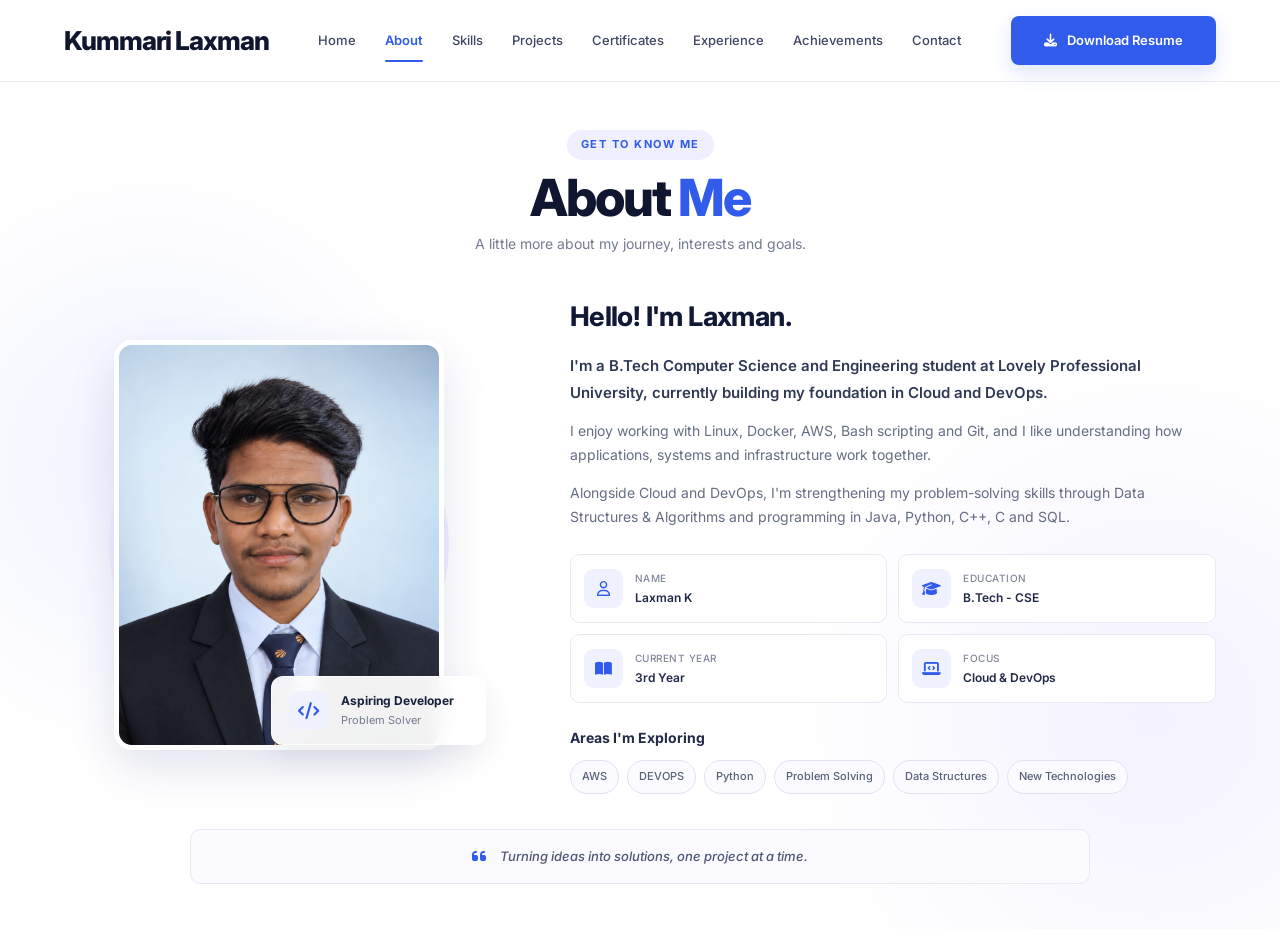
==== about.html @ 6ae02e83 "Add portfolio website" ====
<!DOCTYPE html>
<html lang="en">

<head>

    <meta charset="UTF-8">

    <meta name="viewport"
        content="width=device-width, initial-scale=1.0">

    <meta name="description"
        content="About Laxman K - B.Tech Computer Science student and aspiring software developer.">

    <title>About Me | Laxman K</title>


    <!-- Google Font -->

    <link rel="preconnect"
        href="https://fonts.googleapis.com">

    <link rel="preconnect"
        href="https://fonts.gstatic.com"
        crossorigin>

    <link href="https://fonts.googleapis.com/css2?family=Inter:wght@400;500;600;700;800&display=swap"
        rel="stylesheet">


    <!-- Font Awesome -->

    <link rel="stylesheet"
        href="https://cdnjs.cloudflare.com/ajax/libs/font-awesome/6.5.2/css/all.min.css">


    <!-- Common CSS -->

    <link rel="stylesheet"
        href="css/style.css">


    <!-- About CSS -->

    <link rel="stylesheet"
        href="css/about.css">

</head>


<body>


    <!-- ==================================================
         HEADER
    ================================================== -->

    <header class="site-header">

        <div class="header-container">


            <!-- Logo -->

            <a href="index.html"
                class="site-logo">

                Kummari Laxman

            </a>


            <!-- Navigation -->

            <nav class="desktop-nav"
                aria-label="Main navigation">

                <a href="index.html"
                    class="nav-link">

                    Home

                </a>


                <a href="about.html"
                    class="nav-link active">

                    About

                </a>


                <a href="skills.html"
                    class="nav-link">

                    Skills

                </a>


                <a href="projects.html"
                    class="nav-link">

                    Projects

                </a>


                <a href="certificates.html"
                    class="nav-link">

                    Certificates

                </a>


                <a href="experience.html"
                    class="nav-link">

                    Experience

                </a>


                <a href="achievements.html"
                    class="nav-link">

                    Achievements

                </a>


                <a href="contact.html"
                    class="nav-link">

                    Contact

                </a>

            </nav>


            <!-- Resume -->

            <a href="#"
                class="resume-button">

                <i class="fa-solid fa-download"></i>

                <span>Download Resume</span>

            </a>


            <!-- Mobile Menu -->

            <button class="mobile-menu-button"
                id="mobileMenuButton"
                type="button"
                aria-label="Open navigation menu"
                aria-expanded="false">

                <i class="fa-solid fa-bars"></i>

            </button>

        </div>


        <!-- Mobile Navigation -->

        <nav class="mobile-nav"
            id="mobileNav"
            aria-label="Mobile navigation">

            <a href="index.html">
                Home
            </a>

            <a href="about.html">
                About
            </a>

            <a href="skills.html">
                Skills
            </a>

            <a href="projects.html">
                Projects
            </a>

            <a href="certificates.html">
                Certificates
            </a>

            <a href="experience.html">
                Experience
            </a>

            <a href="achievements.html">
                Achievements
            </a>

            <a href="contact.html">
                Contact
            </a>

        </nav>

    </header>



    <!-- ==================================================
         ABOUT PAGE
    ================================================== -->

    <main>

        <section class="about-page">


            <!-- Page Heading -->

            <div class="about-heading">

                <span class="section-label">
                    GET TO KNOW ME
                </span>

                <h1>
                    About <span>Me</span>
                </h1>

                <p>
                    A little more about my journey,
                    interests and goals.
                </p>

            </div>



            <!-- Main About Content -->

            <div class="about-container">


                <!-- ==================================================
                     LEFT PHOTO
                ================================================== -->

                <div class="about-photo-area">


                    <div class="about-photo-decoration"></div>


                    <div class="about-photo">

                        <img src="assets/profile.png"
                            alt="Laxman K">

                    </div>


                    <div class="about-photo-card">

                        <i class="fa-solid fa-code"></i>

                        <div>

                            <strong>
                                Aspiring Developer
                            </strong>

                            <span>
                                Problem Solver
                            </span>

                        </div>

                    </div>

                </div>



                <!-- ==================================================
                     RIGHT CONTENT
                ================================================== -->

                <div class="about-content">


                    <h2>
                        Hello! I'm Laxman.
                    </h2>


                    <p class="about-intro">

                        I'm a B.Tech Computer Science and Engineering student at Lovely Professional University, currently building my foundation in Cloud and DevOps.
                    </p>


                    <p>

                      I enjoy working with Linux, Docker, AWS, Bash scripting and Git, and I like understanding how applications, systems and infrastructure work together.
                    </p>


                    <p>

                        Alongside Cloud and DevOps, I'm strengthening my problem-solving skills through Data Structures & Algorithms and programming in Java, Python, C++, C and SQL.

                    </p>



                    <!-- ==================================================
                         INFORMATION
                    ================================================== -->

                    <div class="about-info-grid">


                        <!-- Name -->

                        <div class="info-item">

                            <div class="info-icon">

                                <i class="fa-regular fa-user"></i>

                            </div>

                            <div>

                                <span>
                                    Name
                                </span>

                                <strong>
                                    Laxman K
                                </strong>

                            </div>

                        </div>


                        <!-- Education -->

                        <div class="info-item">

                            <div class="info-icon">

                                <i class="fa-solid fa-graduation-cap"></i>

                            </div>

                            <div>

                                <span>
                                    Education
                                </span>

                                <strong>
                                    B.Tech - CSE
                                </strong>

                            </div>

                        </div>


                        <!-- Current Year -->

                        <div class="info-item">

                            <div class="info-icon">

                                <i class="fa-solid fa-book-open"></i>

                            </div>

                            <div>

                                <span>
                                    Current Year
                                </span>

                                <strong>
                                    3rd Year
                                </strong>

                            </div>

                        </div>


                        <!-- Focus -->

                        <div class="info-item">

                            <div class="info-icon">

                                <i class="fa-solid fa-laptop-code"></i>

                            </div>

                            <div>

                                <span>
                                    Focus
                                </span>

                                <strong>
                                    Cloud & DevOps
                                </strong>

                            </div>

                        </div>


                    </div>



                    <!-- ==================================================
                         INTERESTS
                    ================================================== -->

                    <div class="interests">

                        <h3>
                            Areas I'm Exploring
                        </h3>


                        <div class="interest-tags">

                            <span>
                                AWS
                            </span>
                            <span>
                                DEVOPS
                            </span>

                            <span>
                                Python
                            </span>

                            <span>
                                Problem Solving
                            </span>

                            <span>
                                Data Structures
                            </span>

                            <span>
                                New Technologies
                            </span>

                        </div>

                    </div>


                </div>

            </div>



            <!-- ==================================================
                 QUOTE
            ================================================== -->

            <div class="about-quote">

                <i class="fa-solid fa-quote-left"></i>

                <p>
                    Turning ideas into solutions,
                    one project at a time.
                </p>

            </div>


        </section>

    </main>



    <!-- JavaScript -->

    <script src="js/main.js"></script>

</body>

</html>
---- css/style.css ----
/* =====================================================
   GLOBAL RESET
===================================================== */

* {
    margin: 0;
    padding: 0;
    box-sizing: border-box;
}


html {
    scroll-behavior: smooth;
}


body {
    font-family: "Inter", sans-serif;

    background: #ffffff;

    color: #10162f;

    line-height: 1.6;

    -webkit-font-smoothing: antialiased;
}


a {
    text-decoration: none;
    color: inherit;
}


button {
    font-family: inherit;
}


img {
    display: block;
    max-width: 100%;
}


::selection {
    background: #dcd8ff;
    color: #10162f;
}


/* =====================================================
   HEADER
===================================================== */

.site-header {

    position: sticky;

    top: 0;

    z-index: 1000;

    width: 100%;

    height: 82px;

    background: rgba(255, 255, 255, 0.97);

    border-bottom: 1px solid #ececf4;

    backdrop-filter: blur(12px);
}


.header-container {

    width: min(1380px, 90%);

    height: 100%;

    margin: 0 auto;

    display: flex;

    align-items: center;

    gap: 30px;
}


/* =====================================================
   LOGO
===================================================== */

.site-logo {

    flex-shrink: 0;

    font-size: 26px;

    font-weight: 800;

    letter-spacing: -1px;

    color: #10162f;
}


/* =====================================================
   DESKTOP NAVIGATION
===================================================== */

.desktop-nav {

    display: flex;

    align-items: center;

    gap: 29px;

    margin-left: auto;

    margin-right: 20px;
}


.nav-link {

    position: relative;

    padding: 30px 0;

    font-size: 13px;

    font-weight: 500;

    color: #3f4661;

    transition: color 0.25s ease;
}


.nav-link:hover {

    color: #315bea;
}


.nav-link.active {

    color: #315bea;

    font-weight: 600;
}


.nav-link.active::after {

    content: "";

    position: absolute;

    left: 0;

    right: 0;

    bottom: 19px;

    height: 2px;

    border-radius: 10px;

    background: #315bea;
}


/* =====================================================
   RESUME BUTTON
===================================================== */

.resume-button {

    flex-shrink: 0;

    display: inline-flex;

    align-items: center;

    justify-content: center;

    gap: 10px;

    min-width: 205px;

    padding: 14px 22px;

    border-radius: 8px;

    background: #315bea;

    color: #ffffff;

    font-size: 13px;

    font-weight: 600;

    box-shadow:
        0 8px 20px rgba(49, 91, 234, 0.16);

    transition:
        background 0.25s ease,
        transform 0.25s ease,
        box-shadow 0.25s ease;
}


.resume-button:hover {

    background: #2149d2;

    transform: translateY(-2px);

    box-shadow:
        0 12px 25px rgba(49, 91, 234, 0.22);
}


/* =====================================================
   MOBILE MENU
===================================================== */

.mobile-menu-button {

    display: none;

    width: 42px;

    height: 42px;

    border: 0;

    border-radius: 8px;

    background: #f0f2ff;

    color: #315bea;

    font-size: 18px;

    cursor: pointer;
}


.mobile-nav {

    display: none;
}


/* =====================================================
   TABLET HEADER
===================================================== */

@media (max-width: 1150px) {

    .desktop-nav {
        gap: 18px;
    }

    .nav-link {
        font-size: 12px;
    }

    .resume-button {
        min-width: 175px;
    }

}


/* =====================================================
   MOBILE HEADER
===================================================== */

@media (max-width: 900px) {

    .desktop-nav {
        display: none;
    }


    .resume-button {
        margin-left: auto;
    }


    .mobile-menu-button {
        display: block;
    }


    .mobile-nav {

        position: absolute;

        top: 82px;

        left: 0;

        width: 100%;

        padding: 14px 5% 20px;

        background: #ffffff;

        border-bottom: 1px solid #ececf4;

        box-shadow:
            0 15px 30px rgba(30, 35, 80, 0.07);
    }


    .mobile-nav.open {

        display: flex;

        flex-direction: column;

        gap: 3px;
    }


    .mobile-nav a {

        padding: 12px 15px;

        border-radius: 7px;

        color: #3f4661;

        font-size: 14px;

        font-weight: 500;
    }


    .mobile-nav a:hover {

        background: #f3f4ff;

        color: #315bea;
    }

}


/* =====================================================
   SMALL MOBILE HEADER
===================================================== */

@media (max-width: 520px) {

    .header-container {
        width: 90%;
    }


    .site-logo {
        font-size: 21px;
    }


    .resume-button {
        display: none;
    }

}
---- css/about.css ----
/* =====================================================
   ABOUT PAGE
===================================================== */


/* =====================================================
   PAGE
===================================================== */

.about-page {

    position: relative;

    min-height: calc(100vh - 82px);

    padding: 48px 0 45px;

    overflow: hidden;

    background:
        radial-gradient(
            circle at 12% 45%,
            rgba(235, 238, 255, 0.75),
            transparent 25%
        ),
        radial-gradient(
            circle at 90% 75%,
            rgba(240, 237, 255, 0.75),
            transparent 28%
        ),
        #ffffff;
}


/* =====================================================
   HEADING
===================================================== */

.about-heading {

    width: min(1380px, 90%);

    margin: 0 auto 40px;

    text-align: center;
}


.section-label {

    display: inline-block;

    margin-bottom: 9px;

    padding: 6px 14px;

    border-radius: 20px;

    background: #f0efff;

    color: #315bea;

    font-size: 11px;

    font-weight: 700;

    letter-spacing: 1.5px;
}


.about-heading h1 {

    margin-bottom: 8px;

    color: #10162f;

    font-size: clamp(40px, 4vw, 54px);

    line-height: 1.1;

    letter-spacing: -2px;

    font-weight: 800;
}


.about-heading h1 span {

    color: #315bea;
}


.about-heading p {

    color: #737b91;

    font-size: 14px;
}


/* =====================================================
   MAIN CONTAINER
===================================================== */

.about-container {

    width: min(1180px, 90%);

    margin: 0 auto;

    display: grid;

    grid-template-columns:
        0.8fr
        1.2fr;

    align-items: center;

    gap: 75px;
}


/* =====================================================
   PHOTO AREA
===================================================== */

.about-photo-area {

    position: relative;

    min-height: 450px;

    display: flex;

    align-items: center;

    justify-content: center;
}


/* =====================================================
   PHOTO DECORATION
===================================================== */

.about-photo-decoration {

    position: absolute;

    width: 340px;

    height: 340px;

    border-radius: 50%;

    background: #f0efff;

    left: 50%;

    top: 50%;

    transform: translate(-50%, -50%);

    z-index: 1;
}


/* =====================================================
   PHOTO
===================================================== */

.about-photo {

    position: relative;

    z-index: 3;

    width: 330px;

    height: 410px;

    overflow: hidden;

    border-radius: 18px;

    border: 5px solid #ffffff;

    background: #e9edff;

    box-shadow:
        0 18px 45px rgba(38, 49, 120, 0.13);
}


.about-photo img {

    width: 100%;

    height: 100%;

    display: block;

    object-fit: cover;

    object-position: center top;
}


/* =====================================================
   PHOTO CARD
===================================================== */

.about-photo-card {

    position: absolute;

    z-index: 5;

    right: 2%;

    bottom: 25px;

    min-width: 215px;

    display: flex;

    align-items: center;

    gap: 13px;

    padding: 14px 17px;

    border: 1px solid rgba(255, 255, 255, 0.8);

    border-radius: 12px;

    background: rgba(255, 255, 255, 0.94);

    box-shadow:
        0 12px 30px rgba(35, 40, 90, 0.09);

    backdrop-filter: blur(10px);
}


.about-photo-card > i {

    width: 39px;

    height: 39px;

    flex-shrink: 0;

    display: flex;

    align-items: center;

    justify-content: center;

    border-radius: 10px;

    background: #eff1ff;

    color: #315bea;

    font-size: 17px;
}


.about-photo-card div {

    display: flex;

    flex-direction: column;

    gap: 2px;
}


.about-photo-card strong {

    color: #18203d;

    font-size: 12px;

    font-weight: 700;
}


.about-photo-card span {

    color: #737b91;

    font-size: 11px;
}


/* =====================================================
   CONTENT
===================================================== */

.about-content {

    position: relative;

    z-index: 3;
}


.about-content h2 {

    margin-bottom: 15px;

    color: #111936;

    font-size: 27px;

    font-weight: 750;

    letter-spacing: -0.6px;
}


.about-content > p {

    max-width: 650px;

    margin-bottom: 13px;

    color: #656d84;

    font-size: 14px;

    line-height: 1.75;
}


.about-content .about-intro {

    color: #303954;

    font-weight: 600;

    font-size: 15px;
}


/* =====================================================
   INFORMATION GRID
===================================================== */

.about-info-grid {

    margin-top: 24px;

    display: grid;

    grid-template-columns:
        repeat(2, 1fr);

    gap: 11px;
}


.info-item {

    min-height: 69px;

    display: flex;

    align-items: center;

    gap: 12px;

    padding: 11px 13px;

    border: 1px solid #e9e9f1;

    border-radius: 10px;

    background: #ffffff;

    transition:
        border-color 0.25s ease,
        transform 0.25s ease,
        box-shadow 0.25s ease;
}


.info-item:hover {

    border-color: #cbd2ff;

    transform: translateY(-2px);

    box-shadow:
        0 8px 20px rgba(35, 40, 90, 0.05);
}


.info-icon {

    width: 39px;

    height: 39px;

    flex-shrink: 0;

    display: flex;

    align-items: center;

    justify-content: center;

    border-radius: 9px;

    background: #f0f1ff;

    color: #315bea;

    font-size: 15px;
}


.info-item div:last-child {

    display: flex;

    flex-direction: column;

    gap: 2px;

    min-width: 0;
}


.info-item span {

    color: #81879a;

    font-size: 10px;

    font-weight: 500;

    text-transform: uppercase;

    letter-spacing: 0.5px;
}


.info-item strong {

    color: #202945;

    font-size: 12px;

    font-weight: 600;
}


/* =====================================================
   INTERESTS
===================================================== */

.interests {

    margin-top: 24px;
}


.interests h3 {

    margin-bottom: 11px;

    color: #202945;

    font-size: 14px;

    font-weight: 700;
}


.interest-tags {

    display: flex;

    flex-wrap: wrap;

    gap: 8px;
}


.interest-tags span {

    padding: 7px 11px;

    border: 1px solid #e0e2f0;

    border-radius: 20px;

    background: #fafaff;

    color: #59617a;

    font-size: 11px;

    font-weight: 500;

    transition:
        background 0.25s ease,
        color 0.25s ease,
        border-color 0.25s ease;
}


.interest-tags span:hover {

    background: #f0efff;

    color: #315bea;

    border-color: #cdd3ff;
}


/* =====================================================
   QUOTE
===================================================== */

.about-quote {

    width: min(900px, 90%);

    margin: 35px auto 0;

    padding: 16px 25px;

    display: flex;

    align-items: center;

    justify-content: center;

    gap: 13px;

    border: 1px solid #e8e7f4;

    border-radius: 10px;

    background: #fafaff;

    color: #4c5572;

    text-align: center;
}


.about-quote i {

    color: #315bea;

    font-size: 16px;
}


.about-quote p {

    font-size: 13px;

    font-weight: 500;

    font-style: italic;
}


/* =====================================================
   LARGE DESKTOP
===================================================== */

@media (min-width: 1400px) {

    .about-page {

        padding-top: 55px;
    }


    .about-heading {

        margin-bottom: 45px;
    }


    .about-container {

        gap: 90px;
    }


    .about-photo {

        width: 350px;

        height: 425px;
    }

}


/* =====================================================
   TABLET
===================================================== */

@media (max-width: 1050px) {

    .about-container {

        gap: 45px;
    }


    .about-photo {

        width: 290px;

        height: 370px;
    }


    .about-photo-decoration {

        width: 310px;

        height: 310px;
    }


    .about-photo-card {

        right: -5%;

        min-width: 190px;
    }


    .about-content h2 {

        font-size: 24px;
    }


    .about-content > p {

        font-size: 13px;
    }

}


/* =====================================================
   TABLET / MOBILE
===================================================== */

@media (max-width: 800px) {

    .about-page {

        min-height: auto;

        padding: 45px 0;
    }


    .about-heading {

        margin-bottom: 35px;
    }


    .about-container {

        grid-template-columns: 1fr;

        gap: 45px;

        text-align: center;
    }


    .about-photo-area {

        min-height: 420px;
    }


    .about-content {

        text-align: left;
    }


    .about-content > p {

        max-width: none;
    }


    .about-info-grid {

        grid-template-columns:
            repeat(2, 1fr);
    }


    .about-quote {

        margin-top: 35px;
    }

}


/* =====================================================
   MOBILE
===================================================== */

@media (max-width: 550px) {

    .about-page {

        padding-top: 38px;
    }


    .about-heading h1 {

        font-size: 39px;

        letter-spacing: -1.5px;
    }


    .about-heading p {

        font-size: 13px;
    }


    .about-photo-area {

        min-height: 370px;
    }


    .about-photo {

        width: 270px;

        height: 335px;

        border-radius: 16px;
    }


    .about-photo-decoration {

        width: 290px;

        height: 290px;
    }


    .about-photo-card {

        right: 0;

        bottom: 10px;

        min-width: auto;

        padding: 11px 13px;
    }


    .about-photo-card > i {

        width: 34px;

        height: 34px;
    }


    .about-photo-card strong {

        font-size: 11px;
    }


    .about-content h2 {

        font-size: 22px;
    }


    .about-content > p {

        font-size: 13px;

        line-height: 1.7;
    }


    .about-info-grid {

        grid-template-columns: 1fr;
    }


    .info-item {

        min-height: 65px;
    }


    .interest-tags {

        gap: 7px;
    }


    .about-quote {

        padding: 15px;

        flex-direction: column;

        gap: 7px;
    }

}
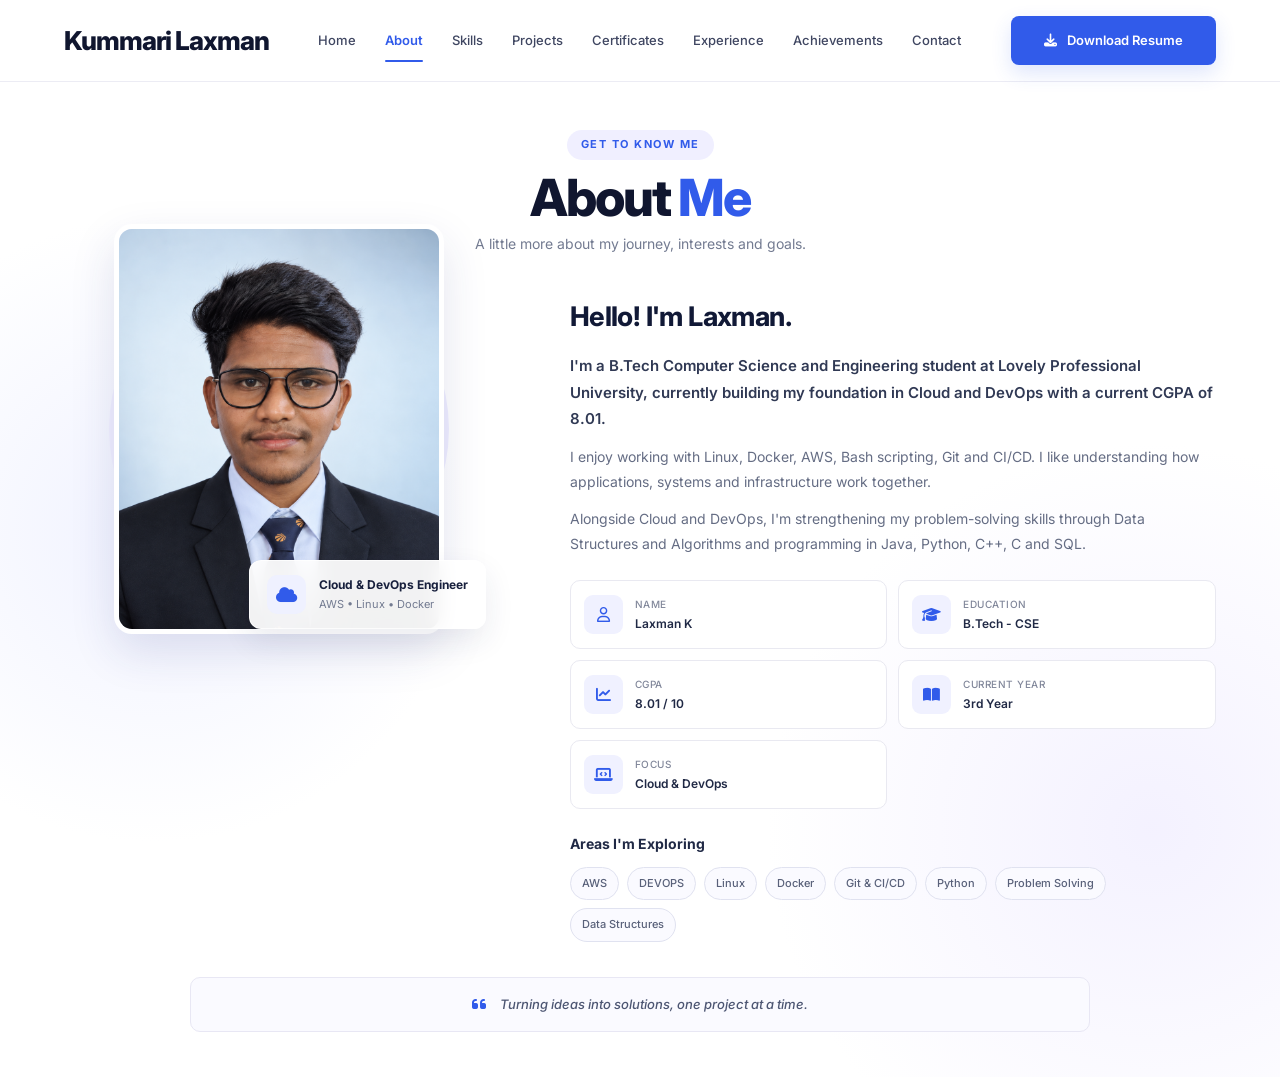
==== commit 355bc967: "changes made in about page" ====
--- a/about.html
+++ b/about.html
@@ -9,7 +9,7 @@
         content="width=device-width, initial-scale=1.0">
 
     <meta name="description"
-        content="About Laxman K - B.Tech Computer Science student and aspiring software developer.">
+        content="About Laxman K - B.Tech Computer Science student focused on Cloud and DevOps engineering.">
 
     <title>About Me | Laxman K</title>
 
@@ -73,6 +73,7 @@
 
             <nav class="desktop-nav"
                 aria-label="Main navigation">
+
 
                 <a href="index.html"
                     class="nav-link">
@@ -164,6 +165,7 @@
 
             </button>
 
+
         </div>
 
 
@@ -173,39 +175,65 @@
             id="mobileNav"
             aria-label="Mobile navigation">
 
+
             <a href="index.html">
+
                 Home
-            </a>
+
+            </a>
+
 
             <a href="about.html">
+
                 About
-            </a>
+
+            </a>
+
 
             <a href="skills.html">
+
                 Skills
-            </a>
+
+            </a>
+
 
             <a href="projects.html">
+
                 Projects
-            </a>
+
+            </a>
+
 
             <a href="certificates.html">
+
                 Certificates
-            </a>
+
+            </a>
+
 
             <a href="experience.html">
+
                 Experience
-            </a>
+
+            </a>
+
 
             <a href="achievements.html">
+
                 Achievements
-            </a>
+
+            </a>
+
 
             <a href="contact.html">
+
                 Contact
-            </a>
+
+            </a>
+
 
         </nav>
+
 
     </header>
 
@@ -225,16 +253,24 @@
             <div class="about-heading">
 
                 <span class="section-label">
+
                     GET TO KNOW ME
+
                 </span>
 
+
                 <h1>
+
                     About <span>Me</span>
+
                 </h1>
 
+
                 <p>
+
                     A little more about my journey,
                     interests and goals.
+
                 </p>
 
             </div>
@@ -266,21 +302,28 @@
 
                     <div class="about-photo-card">
 
-                        <i class="fa-solid fa-code"></i>
+                        <i class="fa-solid fa-cloud"></i>
+
 
                         <div>
 
                             <strong>
-                                Aspiring Developer
+
+                                Cloud & DevOps Engineer
+
                             </strong>
 
-                            <span>
-                                Problem Solver
+
+                            <span>
+
+                                AWS • Linux • Docker
+
                             </span>
 
                         </div>
 
                     </div>
+
 
                 </div>
 
@@ -294,25 +337,38 @@
 
 
                     <h2>
+
                         Hello! I'm Laxman.
+
                     </h2>
 
 
                     <p class="about-intro">
 
-                        I'm a B.Tech Computer Science and Engineering student at Lovely Professional University, currently building my foundation in Cloud and DevOps.
+                        I'm a B.Tech Computer Science and Engineering
+                        student at Lovely Professional University,
+                        currently building my foundation in Cloud and
+                        DevOps with a current CGPA of 8.01.
+
                     </p>
 
 
                     <p>
 
-                      I enjoy working with Linux, Docker, AWS, Bash scripting and Git, and I like understanding how applications, systems and infrastructure work together.
+                        I enjoy working with Linux, Docker, AWS,
+                        Bash scripting, Git and CI/CD. I like
+                        understanding how applications, systems and
+                        infrastructure work together.
+
                     </p>
 
 
                     <p>
 
-                        Alongside Cloud and DevOps, I'm strengthening my problem-solving skills through Data Structures & Algorithms and programming in Java, Python, C++, C and SQL.
+                        Alongside Cloud and DevOps, I'm strengthening
+                        my problem-solving skills through Data Structures
+                        and Algorithms and programming in Java, Python,
+                        C++, C and SQL.
 
                     </p>
 
@@ -335,14 +391,20 @@
 
                             </div>
 
+
                             <div>
 
                                 <span>
+
                                     Name
+
                                 </span>
 
+
                                 <strong>
+
                                     Laxman K
+
                                 </strong>
 
                             </div>
@@ -350,6 +412,7 @@
                         </div>
 
 
+
                         <!-- Education -->
 
                         <div class="info-item">
@@ -360,14 +423,20 @@
 
                             </div>
 
+
                             <div>
 
                                 <span>
+
                                     Education
+
                                 </span>
 
+
                                 <strong>
+
                                     B.Tech - CSE
+
                                 </strong>
 
                             </div>
@@ -375,6 +444,39 @@
                         </div>
 
 
+
+                        <!-- CGPA -->
+
+                        <div class="info-item">
+
+                            <div class="info-icon">
+
+                                <i class="fa-solid fa-chart-line"></i>
+
+                            </div>
+
+
+                            <div>
+
+                                <span>
+
+                                    CGPA
+
+                                </span>
+
+
+                                <strong>
+
+                                    8.01 / 10
+
+                                </strong>
+
+                            </div>
+
+                        </div>
+
+
+
                         <!-- Current Year -->
 
                         <div class="info-item">
@@ -385,14 +487,20 @@
 
                             </div>
 
+
                             <div>
 
                                 <span>
+
                                     Current Year
+
                                 </span>
 
+
                                 <strong>
+
                                     3rd Year
+
                                 </strong>
 
                             </div>
@@ -400,6 +508,7 @@
                         </div>
 
 
+
                         <!-- Focus -->
 
                         <div class="info-item">
@@ -410,14 +519,20 @@
 
                             </div>
 
+
                             <div>
 
                                 <span>
+
                                     Focus
+
                                 </span>
 
+
                                 <strong>
+
                                     Cloud & DevOps
+
                                 </strong>
 
                             </div>
@@ -435,42 +550,82 @@
 
                     <div class="interests">
 
+
                         <h3>
+
                             Areas I'm Exploring
+
                         </h3>
 
 
+
                         <div class="interest-tags">
 
-                            <span>
+
+                            <span>
+
                                 AWS
-                            </span>
-                            <span>
+
+                            </span>
+
+
+                            <span>
+
                                 DEVOPS
-                            </span>
-
-                            <span>
+
+                            </span>
+
+
+                            <span>
+
+                                Linux
+
+                            </span>
+
+
+                            <span>
+
+                                Docker
+
+                            </span>
+
+
+                            <span>
+
+                                Git & CI/CD
+
+                            </span>
+
+
+                            <span>
+
                                 Python
-                            </span>
-
-                            <span>
+
+                            </span>
+
+
+                            <span>
+
                                 Problem Solving
-                            </span>
-
-                            <span>
+
+                            </span>
+
+
+                            <span>
+
                                 Data Structures
-                            </span>
-
-                            <span>
-                                New Technologies
-                            </span>
+
+                            </span>
+
 
                         </div>
 
+
                     </div>
 
 
                 </div>
+
 
             </div>
 
@@ -484,9 +639,12 @@
 
                 <i class="fa-solid fa-quote-left"></i>
 
+
                 <p>
+
                     Turning ideas into solutions,
                     one project at a time.
+
                 </p>
 
             </div>
@@ -502,6 +660,7 @@
 
     <script src="js/main.js"></script>
 
+
 </body>
 
 </html>
--- a/css/style.css
+++ b/css/style.css
@@ -281,23 +281,97 @@
 
 
 /* =====================================================
+   MOBILE MENU
+===================================================== */
+
+.mobile-menu-button {
+
+    display: none;
+
+    width: 42px;
+
+    height: 42px;
+
+    border: 0;
+
+    border-radius: 8px;
+
+    background: #f0f2ff;
+
+    color: #315bea;
+
+    font-size: 18px;
+
+    cursor: pointer;
+
+}
+
+
+.mobile-nav {
+
+    display: none;
+}
+
+
+/* =====================================================
+   TABLET HEADER
+===================================================== */
+
+@media (max-width: 1150px) {
+
+    .desktop-nav {
+
+        gap: 18px;
+
+    }
+
+    .nav-link {
+
+        font-size: 12px;
+
+    }
+
+    .resume-button {
+
+        min-width: 175px;
+
+    }
+
+}
+
+
+/* =====================================================
    MOBILE HEADER
 ===================================================== */
 
 @media (max-width: 900px) {
 
     .desktop-nav {
+
         display: none;
+
     }
 
 
     .resume-button {
+
         margin-left: auto;
+
     }
 
 
     .mobile-menu-button {
-        display: block;
+
+        display: flex;
+
+        align-items: center;
+
+        justify-content: center;
+
+        margin-left: 12px;
+
+        position: static;
+
     }
 
 
@@ -319,6 +393,7 @@
 
         box-shadow:
             0 15px 30px rgba(30, 35, 80, 0.07);
+
     }
 
 
@@ -329,6 +404,7 @@
         flex-direction: column;
 
         gap: 3px;
+
     }
 
 
@@ -343,6 +419,7 @@
         font-size: 14px;
 
         font-weight: 500;
+
     }
 
 
@@ -351,6 +428,7 @@
         background: #f3f4ff;
 
         color: #315bea;
+
     }
 
 }
--- a/css/about.css
+++ b/css/about.css
@@ -135,6 +135,18 @@
     align-items: center;
 
     justify-content: center;
+
+}
+
+
+@media (min-width: 901px) {
+
+    .about-photo-area {
+
+        transform: translateY(-190px);
+
+    }
+
 }
 
 
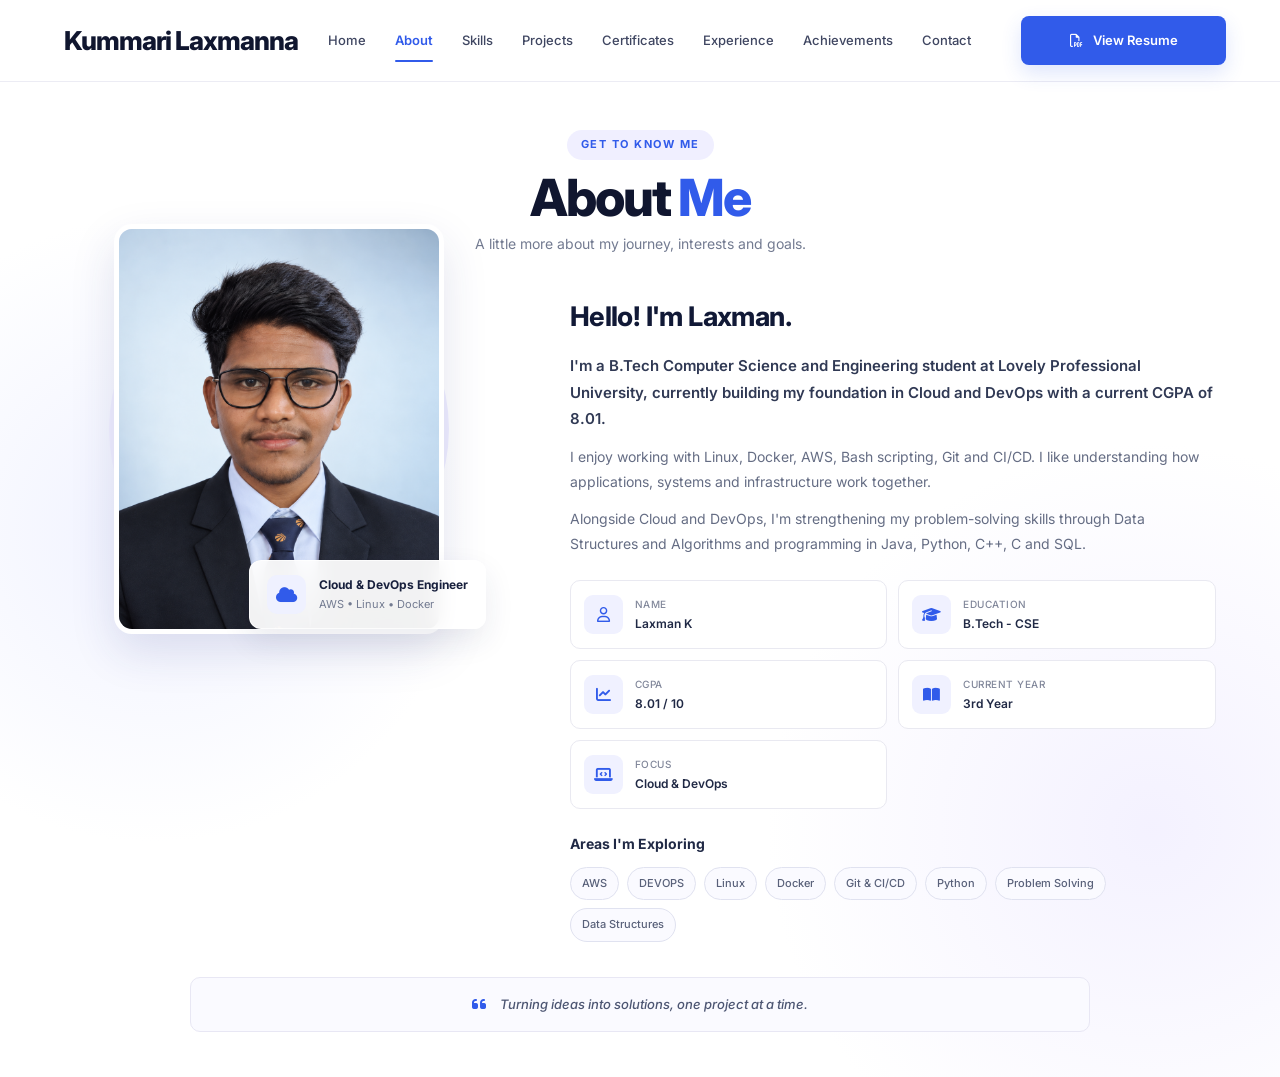
==== commit 3f5cf575: "mobile media related changes" ====
--- a/about.html
+++ b/about.html
@@ -11,7 +11,7 @@
     <meta name="description"
         content="About Laxman K - B.Tech Computer Science student focused on Cloud and DevOps engineering.">
 
-    <title>About Me | Laxman K</title>
+    <title>About Me | Laxman</title>
 
 
     <!-- Google Font -->
@@ -64,17 +64,16 @@
             <a href="index.html"
                 class="site-logo">
 
-                Kummari Laxman
-
-            </a>
-
-
-            <!-- Navigation -->
+                Kummari Laxmanna
+
+            </a>
+
+
+            <!-- Desktop Navigation -->
 
             <nav class="desktop-nav"
                 aria-label="Main navigation">
 
-
                 <a href="index.html"
                     class="nav-link">
 
@@ -141,19 +140,21 @@
             </nav>
 
 
-            <!-- Resume -->
-
-            <a href="#"
-                class="resume-button">
-
-                <i class="fa-solid fa-download"></i>
-
-                <span>Download Resume</span>
-
-            </a>
-
-
-            <!-- Mobile Menu -->
+            <!-- Desktop Resume Button -->
+
+            <a href="assets/resume.pdf"
+                class="resume-button"
+                target="_blank"
+                rel="noopener noreferrer">
+
+                <i class="fa-regular fa-file-pdf"></i>
+
+                <span>View Resume</span>
+
+            </a>
+
+
+            <!-- Mobile Menu Button -->
 
             <button class="mobile-menu-button"
                 id="mobileMenuButton"
@@ -232,8 +233,32 @@
             </a>
 
 
+            <!-- Mobile Resume Options -->
+
+            <a href="assets/resume.pdf"
+                class="mobile-resume-button"
+                target="_blank"
+                rel="noopener noreferrer">
+
+                <i class="fa-regular fa-file-pdf"></i>
+
+                <span>View Resume</span>
+
+            </a>
+
+
+            <a href="assets/resume.pdf"
+                class="mobile-resume-button"
+                download>
+
+                <i class="fa-solid fa-download"></i>
+
+                <span>Download Resume</span>
+
+            </a>
+
+
         </nav>
-
 
     </header>
 
@@ -288,7 +313,6 @@
 
                 <div class="about-photo-area">
 
-
                     <div class="about-photo-decoration"></div>
 
 
@@ -299,6 +323,8 @@
 
                     </div>
 
+
+                    <!-- Profile Information Card -->
 
                     <div class="about-photo-card">
 
@@ -561,7 +587,6 @@
 
                         <div class="interest-tags">
 
-
                             <span>
 
                                 AWS
@@ -616,7 +641,6 @@
                                 Data Structures
 
                             </span>
-
 
                         </div>
 
@@ -647,6 +671,7 @@
 
                 </p>
 
+
             </div>
 
 
--- a/css/style.css
+++ b/css/style.css
@@ -8,42 +8,32 @@
     box-sizing: border-box;
 }
 
-
 html {
     scroll-behavior: smooth;
 }
 
-
 body {
     font-family: "Inter", sans-serif;
-
     background: #ffffff;
-
     color: #10162f;
-
     line-height: 1.6;
-
     -webkit-font-smoothing: antialiased;
 }
-
 
 a {
     text-decoration: none;
     color: inherit;
 }
 
-
 button {
     font-family: inherit;
 }
-
 
 img {
     display: block;
     max-width: 100%;
 }
 
-
 ::selection {
     background: #dcd8ff;
     color: #10162f;
@@ -55,37 +45,22 @@
 ===================================================== */
 
 .site-header {
-
     position: sticky;
-
     top: 0;
-
     z-index: 1000;
-
     width: 100%;
-
     height: 82px;
-
     background: rgba(255, 255, 255, 0.97);
-
     border-bottom: 1px solid #ececf4;
-
     backdrop-filter: blur(12px);
 }
 
-
 .header-container {
-
     width: min(1380px, 90%);
-
     height: 100%;
-
     margin: 0 auto;
-
     display: flex;
-
     align-items: center;
-
     gap: 30px;
 }
 
@@ -95,15 +70,10 @@
 ===================================================== */
 
 .site-logo {
-
     flex-shrink: 0;
-
     font-size: 26px;
-
     font-weight: 800;
-
     letter-spacing: -1px;
-
     color: #10162f;
 }
 
@@ -113,148 +83,91 @@
 ===================================================== */
 
 .desktop-nav {
-
     display: flex;
-
     align-items: center;
-
     gap: 29px;
-
     margin-left: auto;
-
     margin-right: 20px;
 }
 
-
 .nav-link {
-
     position: relative;
-
     padding: 30px 0;
-
     font-size: 13px;
-
     font-weight: 500;
-
     color: #3f4661;
-
     transition: color 0.25s ease;
 }
 
-
 .nav-link:hover {
-
     color: #315bea;
 }
 
-
 .nav-link.active {
-
     color: #315bea;
-
     font-weight: 600;
 }
 
-
 .nav-link.active::after {
-
     content: "";
-
     position: absolute;
-
     left: 0;
-
     right: 0;
-
     bottom: 19px;
-
     height: 2px;
-
     border-radius: 10px;
-
     background: #315bea;
 }
 
 
 /* =====================================================
-   RESUME BUTTON
+   DESKTOP RESUME BUTTON
 ===================================================== */
 
 .resume-button {
-
     flex-shrink: 0;
-
     display: inline-flex;
-
     align-items: center;
-
     justify-content: center;
-
     gap: 10px;
-
     min-width: 205px;
-
     padding: 14px 22px;
-
     border-radius: 8px;
-
     background: #315bea;
-
     color: #ffffff;
-
     font-size: 13px;
-
     font-weight: 600;
-
-    box-shadow:
-        0 8px 20px rgba(49, 91, 234, 0.16);
-
+    box-shadow: 0 8px 20px rgba(49, 91, 234, 0.16);
     transition:
         background 0.25s ease,
         transform 0.25s ease,
         box-shadow 0.25s ease;
 }
 
-
 .resume-button:hover {
-
     background: #2149d2;
-
     transform: translateY(-2px);
-
-    box-shadow:
-        0 12px 25px rgba(49, 91, 234, 0.22);
-}
-
-
-/* =====================================================
-   MOBILE MENU
+    box-shadow: 0 12px 25px rgba(49, 91, 234, 0.22);
+}
+
+
+/* =====================================================
+   MOBILE MENU BUTTON
 ===================================================== */
 
 .mobile-menu-button {
-
     display: none;
-
     width: 42px;
-
     height: 42px;
-
     border: 0;
-
     border-radius: 8px;
-
     background: #f0f2ff;
-
     color: #315bea;
-
     font-size: 18px;
-
     cursor: pointer;
 }
 
-
 .mobile-nav {
-
     display: none;
 }
 
@@ -281,154 +194,84 @@
 
 
 /* =====================================================
-   MOBILE MENU
-===================================================== */
-
-.mobile-menu-button {
-
-    display: none;
-
-    width: 42px;
-
-    height: 42px;
-
-    border: 0;
-
-    border-radius: 8px;
-
-    background: #f0f2ff;
-
-    color: #315bea;
-
-    font-size: 18px;
-
-    cursor: pointer;
-
-}
-
-
-.mobile-nav {
-
-    display: none;
-}
-
-
-/* =====================================================
-   TABLET HEADER
-===================================================== */
-
-@media (max-width: 1150px) {
+   MOBILE HEADER
+===================================================== */
+
+@media (max-width: 900px) {
+
+    .header-container {
+        justify-content: space-between;
+    }
 
     .desktop-nav {
-
-        gap: 18px;
-
-    }
-
-    .nav-link {
-
-        font-size: 12px;
-
+        display: none;
     }
 
     .resume-button {
-
-        min-width: 175px;
-
-    }
-
-}
-
-
-/* =====================================================
-   MOBILE HEADER
-===================================================== */
-
-@media (max-width: 900px) {
-
-    .desktop-nav {
-
         display: none;
-
-    }
-
-
-    .resume-button {
-
+    }
+
+    .mobile-menu-button {
+        display: flex;
+        align-items: center;
+        justify-content: center;
         margin-left: auto;
-
-    }
-
-
-    .mobile-menu-button {
-
+        position: static;
+    }
+
+    .mobile-nav {
+        position: absolute;
+        top: 82px;
+        left: 0;
+        width: 100%;
+        padding: 14px 5% 20px;
+        background: #ffffff;
+        border-bottom: 1px solid #ececf4;
+        box-shadow: 0 15px 30px rgba(30, 35, 80, 0.07);
+    }
+
+    .mobile-nav.open {
         display: flex;
-
+        flex-direction: column;
+        gap: 3px;
+    }
+
+    .mobile-nav a {
+        padding: 12px 15px;
+        border-radius: 7px;
+        color: #3f4661;
+        font-size: 14px;
+        font-weight: 500;
+    }
+
+    .mobile-nav a:hover {
+        background: #f3f4ff;
+        color: #315bea;
+    }
+
+
+    /* =================================================
+       MOBILE RESUME BUTTONS
+    ================================================= */
+
+    .mobile-resume-button {
+        display: flex;
         align-items: center;
-
         justify-content: center;
-
-        margin-left: 12px;
-
-        position: static;
-
-    }
-
-
-    .mobile-nav {
-
-        position: absolute;
-
-        top: 82px;
-
-        left: 0;
-
-        width: 100%;
-
-        padding: 14px 5% 20px;
-
-        background: #ffffff;
-
-        border-bottom: 1px solid #ececf4;
-
-        box-shadow:
-            0 15px 30px rgba(30, 35, 80, 0.07);
-
-    }
-
-
-    .mobile-nav.open {
-
-        display: flex;
-
-        flex-direction: column;
-
-        gap: 3px;
-
-    }
-
-
-    .mobile-nav a {
-
+        gap: 10px;
+        margin-top: 8px;
         padding: 12px 15px;
-
         border-radius: 7px;
-
-        color: #3f4661;
-
+        background: #315bea;
+        color: #ffffff !important;
         font-size: 14px;
-
-        font-weight: 500;
-
-    }
-
-
-    .mobile-nav a:hover {
-
-        background: #f3f4ff;
-
-        color: #315bea;
-
+        font-weight: 600;
+        text-align: center;
+    }
+
+    .mobile-resume-button:hover {
+        background: #2448c7;
+        color: #ffffff !important;
     }
 
 }
@@ -444,12 +287,10 @@
         width: 90%;
     }
 
-
     .site-logo {
         font-size: 21px;
     }
 
-
     .resume-button {
         display: none;
     }
--- a/css/about.css
+++ b/css/about.css
@@ -29,6 +29,7 @@
             transparent 28%
         ),
         #ffffff;
+
 }
 
 
@@ -43,6 +44,7 @@
     margin: 0 auto 40px;
 
     text-align: center;
+
 }
 
 
@@ -65,6 +67,7 @@
     font-weight: 700;
 
     letter-spacing: 1.5px;
+
 }
 
 
@@ -81,12 +84,14 @@
     letter-spacing: -2px;
 
     font-weight: 800;
+
 }
 
 
 .about-heading h1 span {
 
     color: #315bea;
+
 }
 
 
@@ -95,6 +100,7 @@
     color: #737b91;
 
     font-size: 14px;
+
 }
 
 
@@ -110,13 +116,12 @@
 
     display: grid;
 
-    grid-template-columns:
-        0.8fr
-        1.2fr;
+    grid-template-columns: 0.8fr 1.2fr;
 
     align-items: center;
 
     gap: 75px;
+
 }
 
 
@@ -173,6 +178,7 @@
     transform: translate(-50%, -50%);
 
     z-index: 1;
+
 }
 
 
@@ -199,7 +205,9 @@
     background: #e9edff;
 
     box-shadow:
+
         0 18px 45px rgba(38, 49, 120, 0.13);
+
 }
 
 
@@ -214,6 +222,7 @@
     object-fit: cover;
 
     object-position: center top;
+
 }
 
 
@@ -248,9 +257,11 @@
     background: rgba(255, 255, 255, 0.94);
 
     box-shadow:
+
         0 12px 30px rgba(35, 40, 90, 0.09);
 
     backdrop-filter: blur(10px);
+
 }
 
 
@@ -275,6 +286,7 @@
     color: #315bea;
 
     font-size: 17px;
+
 }
 
 
@@ -285,6 +297,7 @@
     flex-direction: column;
 
     gap: 2px;
+
 }
 
 
@@ -295,6 +308,7 @@
     font-size: 12px;
 
     font-weight: 700;
+
 }
 
 
@@ -303,6 +317,7 @@
     color: #737b91;
 
     font-size: 11px;
+
 }
 
 
@@ -315,6 +330,7 @@
     position: relative;
 
     z-index: 3;
+
 }
 
 
@@ -329,6 +345,7 @@
     font-weight: 750;
 
     letter-spacing: -0.6px;
+
 }
 
 
@@ -343,6 +360,7 @@
     font-size: 14px;
 
     line-height: 1.75;
+
 }
 
 
@@ -353,6 +371,7 @@
     font-weight: 600;
 
     font-size: 15px;
+
 }
 
 
@@ -366,10 +385,10 @@
 
     display: grid;
 
-    grid-template-columns:
-        repeat(2, 1fr);
+    grid-template-columns: repeat(2, 1fr);
 
     gap: 11px;
+
 }
 
 
@@ -392,9 +411,13 @@
     background: #ffffff;
 
     transition:
+
         border-color 0.25s ease,
+
         transform 0.25s ease,
+
         box-shadow 0.25s ease;
+
 }
 
 
@@ -405,7 +428,9 @@
     transform: translateY(-2px);
 
     box-shadow:
+
         0 8px 20px rgba(35, 40, 90, 0.05);
+
 }
 
 
@@ -430,6 +455,7 @@
     color: #315bea;
 
     font-size: 15px;
+
 }
 
 
@@ -442,6 +468,7 @@
     gap: 2px;
 
     min-width: 0;
+
 }
 
 
@@ -456,6 +483,7 @@
     text-transform: uppercase;
 
     letter-spacing: 0.5px;
+
 }
 
 
@@ -466,6 +494,7 @@
     font-size: 12px;
 
     font-weight: 600;
+
 }
 
 
@@ -476,6 +505,7 @@
 .interests {
 
     margin-top: 24px;
+
 }
 
 
@@ -488,6 +518,7 @@
     font-size: 14px;
 
     font-weight: 700;
+
 }
 
 
@@ -498,6 +529,7 @@
     flex-wrap: wrap;
 
     gap: 8px;
+
 }
 
 
@@ -518,9 +550,13 @@
     font-weight: 500;
 
     transition:
+
         background 0.25s ease,
+
         color 0.25s ease,
+
         border-color 0.25s ease;
+
 }
 
 
@@ -531,6 +567,7 @@
     color: #315bea;
 
     border-color: #cdd3ff;
+
 }
 
 
@@ -563,6 +600,7 @@
     color: #4c5572;
 
     text-align: center;
+
 }
 
 
@@ -571,6 +609,7 @@
     color: #315bea;
 
     font-size: 16px;
+
 }
 
 
@@ -581,6 +620,7 @@
     font-weight: 500;
 
     font-style: italic;
+
 }
 
 
@@ -593,18 +633,21 @@
     .about-page {
 
         padding-top: 55px;
+
     }
 
 
     .about-heading {
 
         margin-bottom: 45px;
+
     }
 
 
     .about-container {
 
         gap: 90px;
+
     }
 
 
@@ -613,6 +656,7 @@
         width: 350px;
 
         height: 425px;
+
     }
 
 }
@@ -627,6 +671,7 @@
     .about-container {
 
         gap: 45px;
+
     }
 
 
@@ -635,6 +680,7 @@
         width: 290px;
 
         height: 370px;
+
     }
 
 
@@ -643,6 +689,7 @@
         width: 310px;
 
         height: 310px;
+
     }
 
 
@@ -651,18 +698,21 @@
         right: -5%;
 
         min-width: 190px;
+
     }
 
 
     .about-content h2 {
 
         font-size: 24px;
+
     }
 
 
     .about-content > p {
 
         font-size: 13px;
+
     }
 
 }
@@ -679,12 +729,14 @@
         min-height: auto;
 
         padding: 45px 0;
+
     }
 
 
     .about-heading {
 
         margin-bottom: 35px;
+
     }
 
 
@@ -695,37 +747,44 @@
         gap: 45px;
 
         text-align: center;
+
     }
 
 
     .about-photo-area {
 
         min-height: 420px;
+
+        transform: none;
+
     }
 
 
     .about-content {
 
         text-align: left;
+
     }
 
 
     .about-content > p {
 
         max-width: none;
+
     }
 
 
     .about-info-grid {
 
-        grid-template-columns:
-            repeat(2, 1fr);
+        grid-template-columns: repeat(2, 1fr);
+
     }
 
 
     .about-quote {
 
         margin-top: 35px;
+
     }
 
 }
@@ -740,6 +799,7 @@
     .about-page {
 
         padding-top: 38px;
+
     }
 
 
@@ -748,18 +808,21 @@
         font-size: 39px;
 
         letter-spacing: -1.5px;
+
     }
 
 
     .about-heading p {
 
         font-size: 13px;
+
     }
 
 
     .about-photo-area {
 
         min-height: 370px;
+
     }
 
 
@@ -770,6 +833,7 @@
         height: 335px;
 
         border-radius: 16px;
+
     }
 
 
@@ -778,6 +842,7 @@
         width: 290px;
 
         height: 290px;
+
     }
 
 
@@ -790,6 +855,7 @@
         min-width: auto;
 
         padding: 11px 13px;
+
     }
 
 
@@ -798,18 +864,21 @@
         width: 34px;
 
         height: 34px;
+
     }
 
 
     .about-photo-card strong {
 
         font-size: 11px;
+
     }
 
 
     .about-content h2 {
 
         font-size: 22px;
+
     }
 
 
@@ -818,24 +887,28 @@
         font-size: 13px;
 
         line-height: 1.7;
+
     }
 
 
     .about-info-grid {
 
         grid-template-columns: 1fr;
+
     }
 
 
     .info-item {
 
         min-height: 65px;
+
     }
 
 
     .interest-tags {
 
         gap: 7px;
+
     }
 
 
@@ -846,6 +919,7 @@
         flex-direction: column;
 
         gap: 7px;
+
     }
 
 }
